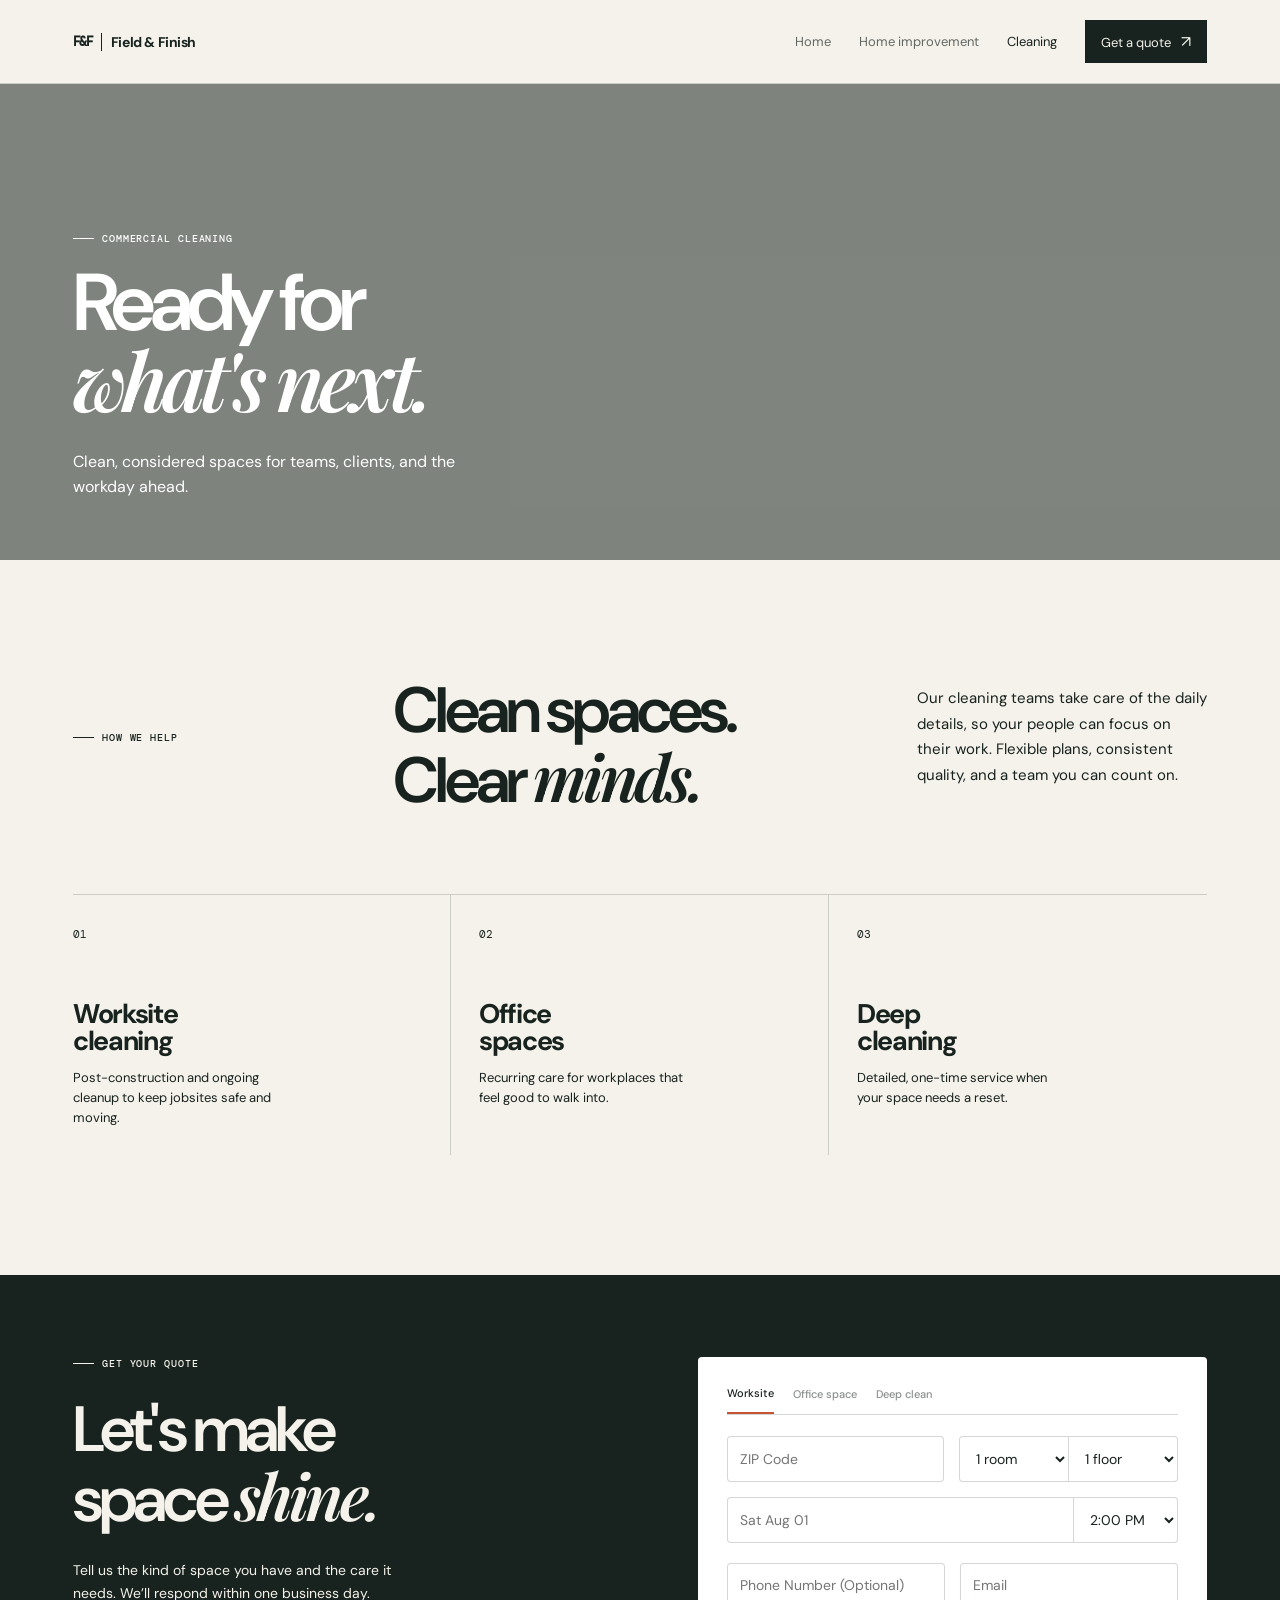
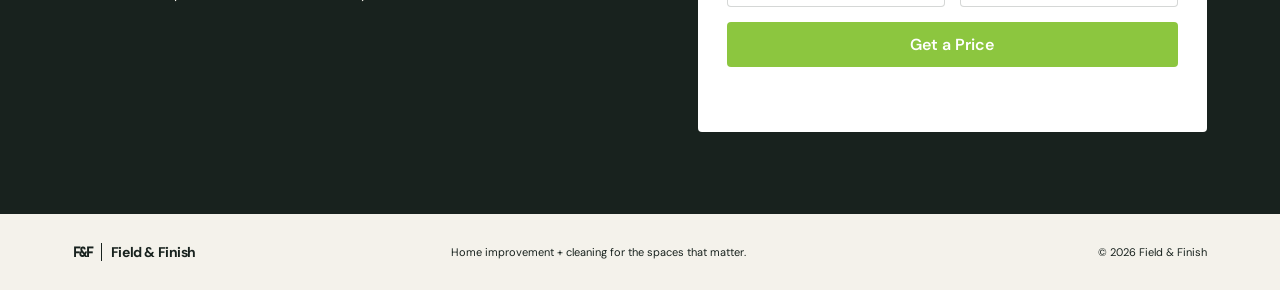
==== cleaning.html @ 68028b32 "updated cleaning form Updated with client needs in mind" ====
<!doctype html>
<html lang="en">

<head>
  <meta charset="UTF-8" />
  <meta name="viewport" content="width=device-width, initial-scale=1.0" />
  <title>Cleaning | Field &amp; Finish</title>
  <link rel="preconnect" href="https://fonts.googleapis.com" />
  <link rel="preconnect" href="https://fonts.gstatic.com" crossorigin />
  <link
    href="https://fonts.googleapis.com/css2?family=DM+Mono:wght@400;500&family=DM+Sans:opsz,wght@9..40,400;9..40,500;9..40,600;9..40,700&family=Playfair+Display:ital,wght@0,600;0,700;1,600&display=swap"
    rel="stylesheet" />
  <link rel="stylesheet" href="styles.css" />
</head>

<body class="inner-page">
  <header class="site-header"><a class="brand" href="index.html"><span>F&amp;F</span><i></i><em>Field &amp;
        Finish</em></a><button class="menu-toggle" aria-label="Open navigation" aria-expanded="false">Menu</button>
    <nav class="nav"><a href="index.html">Home</a><a href="construction.html">Home improvement</a><a class="active"
        href="cleaning.html">Cleaning</a><a href="contact.html" class="nav-cta">Get a quote <b>↗</b></a></nav>
  </header>
  <main>
    <section class="page-hero cleaning-hero">
      <div>
        <p class="eyebrow light"><span></span> Commercial cleaning</p>
        <h1>Ready for<br /><i>what's next.</i></h1>
        <p>Clean, considered spaces for teams, clients, and the workday ahead.</p>
      </div>
    </section>
    <section class="detail-intro">
      <p class="eyebrow"><span></span> How we help</p>
      <h2>Clean spaces.<br />Clear <i>minds.</i></h2>
      <p>Our cleaning teams take care of the daily details, so your people can focus on their work. Flexible plans,
        consistent quality, and a team you can count on.</p>
    </section>
    <section class="offerings">
      <article><b>01</b>
        <h3>Worksite<br />cleaning</h3>
        <p>Post-construction and ongoing cleanup to keep jobsites safe and moving.</p>
      </article>
      <article><b>02</b>
        <h3>Office<br />spaces</h3>
        <p>Recurring care for workplaces that feel good to walk into.</p>
      </article>
      <article><b>03</b>
        <h3>Deep<br />cleaning</h3>
        <p>Detailed, one-time service when your space needs a reset.</p>
      </article>
    </section>
    <section class="inquiry" id="inquire">
      <div class="inquiry-copy">
        <p class="eyebrow light"><span></span> Get your quote</p>
        <h2>Let's make<br />space <i>shine.</i></h2>
        <p>Tell us the kind of space you have and the care it needs. We’ll respond within one business day.</p>
      </div>
      <form class="quote-form enhanced-quote-form">
        <div class="service-tabs" role="tablist"><button type="button" class="selected"
            data-service="Worksite cleaning">Worksite</button><button type="button"
            data-service="Office cleaning">Office space</button><button type="button" data-service="Deep cleaning">Deep
            clean</button></div><input type="hidden" name="service" value="Worksite cleaning" />

        <div class="form-row">
          <label class="form-group">
            <input required name="zip" type="text" placeholder="ZIP Code" class="form-input" />
          </label>

          <div class="form-select-group">
            <select name="rooms" class="form-select">
              <option value="1">1 room</option>
              <option value="2">2 rooms</option>
              <option value="3">3 rooms</option>
              <option value="4+">4+ rooms</option>
            </select>
            <div class="form-divider"></div>
            <select name="floors" class="form-select">
              <option value="1">1 floor</option>
              <option value="2">2 floors</option>
              <option value="3">3 floors</option>
              <option value="4+">4+ floors</option>
            </select>
          </div>

          <div class="form-select-group">
            <input required name="date" type="text" placeholder="Sat Aug 01" class="form-input no-border" />
            <div class="form-divider"></div>
            <select name="time" class="form-select">
              <option value="8:00 AM">8:00 AM</option>
              <option value="12:00 PM">12:00 PM</option>
              <option value="2:00 PM" selected>2:00 PM</option>
              <option value="4:00 PM">4:00 PM</option>
            </select>
          </div>
        </div>

        <div class="form-row stretch">
          <label class="form-group">
            <input name="phone" type="tel" placeholder="Phone Number (Optional)" class="form-input" />
          </label>

          <label class="form-group">
            <input required name="email" type="email" placeholder="Email" class="form-input" />
          </label>

          <button class="button btn-green" type="submit">Get a Price</button>
        </div>



        <p class="form-message" aria-live="polite"></p>
      </form>
    </section>
  </main>
  <footer><a class="brand" href="index.html"><span>F&amp;F</span><i></i><em>Field &amp; Finish</em></a>
    <p>Home improvement + cleaning for the spaces that matter.</p>
    <p>© 2026 Field &amp; Finish</p>
  </footer>
  <script src="script.js"></script>
</body>

</html>
---- styles.css ----
:root {
    --ink: #18221e;
    --paper: #f4f2eb;
    --cream: #e9e1d2;
    --rust: #c85332;
    --sage: #7d8a6e;
    --line: rgba(24, 34, 30, 0.18);
}

* {
    box-sizing: border-box;
}

html {
    scroll-behavior: smooth;
}

body {
    margin: 0;
    background: var(--paper);
    color: var(--ink);
    font-family: "DM Sans", sans-serif;
}

.site-header {
    height: 84px;
    padding: 0 5.7vw;
    display: flex;
    align-items: center;
    justify-content: space-between;
    border-bottom: 1px solid var(--line);
    position: relative;
    z-index: 3;
}

.brand {
    display: flex;
    align-items: center;
    gap: 9px;
    color: var(--ink);
    text-decoration: none;
    font-weight: 700;
    font-size: 14px;
    letter-spacing: -0.03em;
}

.brand span {
    font-family: "DM Mono", monospace;
    font-size: 13px;
    letter-spacing: -0.13em;
}

.brand i {
    height: 18px;
    border-left: 1px solid var(--ink);
}

.brand em {
    font-style: normal;
}

.nav {
    display: flex;
    align-items: center;
    gap: 28px;
}

.nav a {
    font-size: 13px;
    color: var(--ink);
    text-decoration: none;
}

.nav a:not(.nav-cta) {
    opacity: 0.66;
}

.nav a.active,
.nav a:hover {
    opacity: 1;
}

.nav-cta {
    padding: 11px 16px;
    background: var(--ink);
    color: var(--paper) !important;
}

.nav b,
.button b,
.text-link b {
    font-size: 16px;
    font-weight: 400;
    margin-left: 7px;
}

.menu-toggle {
    display: none;
    background: none;
    border: 0;
    font: 500 13px "DM Sans";
    color: var(--ink);
}

.hero {
    min-height: 610px;
    display: grid;
    grid-template-columns: 52% 48%;
    position: relative;
}

.hero-copy {
    padding: 101px 5.7vw 72px;
}

.eyebrow {
    font: 500 10px "DM Mono", monospace;
    letter-spacing: 0.09em;
    text-transform: uppercase;
    margin: 0 0 27px;
    display: flex;
    align-items: center;
    gap: 8px;
}

.eyebrow span {
    width: 21px;
    border-top: 1px solid currentColor;
}

.hero h1,
.page-hero h1 {
    font-size: clamp(50px, 6.3vw, 94px);
    line-height: 0.95;
    letter-spacing: -0.07em;
    margin: 0;
    font-weight: 600;
}

.hero h1 i,
h2 i,
h3 i,
.page-hero i {
    font-family: "Playfair Display", serif;
    font-weight: 600;
}

.intro {
    font-size: 16px;
    line-height: 1.6;
    max-width: 400px;
    margin: 30px 0;
}

.hero-actions {
    display: flex;
    align-items: center;
    gap: 25px;
}

.button {
    display: inline-block;
    text-decoration: none;
    border: 0;
    font: 600 13px "DM Sans";
    cursor: pointer;
    padding: 15px 18px;
}

.button-dark {
    background: var(--ink);
    color: var(--paper);
}

.button-light {
    background: var(--paper);
    color: var(--ink);
}

.text-link {
    font-size: 13px;
    color: var(--ink);
    text-decoration: none;
    border-bottom: 1px solid var(--ink);
    padding-bottom: 4px;
}

.hero-image {
    min-height: 610px;
    position: relative;
    overflow: hidden;
}

.hero-image img {
    width: 100%;
    height: 100%;
    object-fit: cover;
    filter: saturate(0.68);
}

.image-note {
    position: absolute;
    bottom: 31px;
    left: 31px;
    background: var(--paper);
    padding: 14px 17px;
    display: flex;
    flex-direction: column;
    font-size: 12px;
}

.image-note span {
    opacity: 0.65;
    margin-top: 2px;
}

.hero-stamp {
    position: absolute;
    right: calc(48% - 27px);
    bottom: 32px;
    width: 99px;
    height: 99px;
    border-radius: 50%;
    background: var(--rust);
    color: #fff;
    display: flex;
    flex-direction: column;
    justify-content: center;
    align-items: center;
    text-transform: uppercase;
    z-index: 1;
}

.hero-stamp span {
    font: 8px "DM Mono";
    letter-spacing: 0.04em;
}

.hero-stamp b {
    font: 600 21px "DM Sans";
    letter-spacing: -0.06em;
    margin: 2px;
}

.statement {
    max-width: 830px;
    margin: 0 auto;
    padding: 131px 25px 98px;
    text-align: center;
}

.statement .eyebrow {
    justify-content: center;
}

.statement h2,
.detail-intro h2,
.contact-band h2,
.inquiry h2 {
    font-size: clamp(38px, 5vw, 66px);
    line-height: 1.02;
    letter-spacing: -0.06em;
    margin: 0;
    font-weight: 600;
}

.statement>p:last-child {
    line-height: 1.65;
    max-width: 520px;
    margin: 28px auto 0;
    font-size: 15px;
}

.service-grid {
    display: grid;
    grid-template-columns: 1fr 1fr;
    padding: 0 5.7vw 118px;
    gap: 16px;
}

.service-card {
    min-height: 460px;
    padding: 31px;
    position: relative;
    color: white;
    display: flex;
    flex-direction: column;
    justify-content: flex-end;
    overflow: hidden;
}

.construction-card {
    background: linear-gradient(0deg,
            rgba(12, 20, 16, 0.76),
            rgba(12, 20, 16, 0.06)),
        url("https://images.unsplash.com/photo-1541888946425-d81bb19240f5?auto=format&fit=crop&w=1100&q=85") center/cover;
}

.cleaning-card {
    background: linear-gradient(0deg,
            rgba(12, 20, 16, 0.72),
            rgba(12, 20, 16, 0.03)),
        url("https://images.unsplash.com/photo-1581578731548-c64695cc6952?auto=format&fit=crop&w=1100&q=85") center/cover;
}

.service-number {
    position: absolute;
    top: 28px;
    right: 30px;
    font: 11px "DM Mono";
}

.card-copy .eyebrow {
    margin-bottom: 18px;
}

.card-copy h3 {
    font-size: 48px;
    line-height: 0.96;
    letter-spacing: -0.06em;
    margin: 0;
}

.card-copy>p:not(.eyebrow) {
    max-width: 300px;
    font-size: 14px;
    line-height: 1.55;
    margin: 18px 0 23px;
}

.card-copy .text-link {
    color: #fff;
    border-color: #fff;
}

.proof {
    border-top: 1px solid var(--line);
    border-bottom: 1px solid var(--line);
    display: grid;
    grid-template-columns: repeat(3, 1fr);
    margin: 0 5.7vw 0;
}

.proof div {
    padding: 32px 0;
    display: flex;
    align-items: baseline;
    justify-content: center;
    gap: 15px;
    border-right: 1px solid var(--line);
}

.proof div:last-child {
    border: 0;
}

.proof b {
    font-size: 44px;
    letter-spacing: -0.07em;
}

.proof span {
    font-size: 11px;
    line-height: 1.3;
}

.contact-band {
    background: var(--ink);
    color: var(--paper);
    margin-top: 118px;
    padding: 92px 5.7vw;
    display: flex;
    align-items: end;
    justify-content: space-between;
}

.light {
    color: inherit;
}

.contact-band .eyebrow {
    margin-bottom: 25px;
}

.contact-band .button {
    margin-bottom: 6px;
}

footer {
    padding: 29px 5.7vw;
    display: grid;
    grid-template-columns: 1fr 1fr 1fr;
    align-items: center;
    font-size: 11px;
}

footer p {
    margin: 0;
}

footer p:last-child {
    text-align: right;
}

.page-hero {
    min-height: 476px;
    color: #fff;
    display: flex;
    align-items: flex-end;
    padding: 60px 5.7vw;
    position: relative;
    background-size: cover;
    background-position: center;
}

.page-hero:before {
    content: "";
    position: absolute;
    inset: 0;
    background: rgba(10, 23, 18, 0.5);
}

.page-hero>div {
    position: relative;
    max-width: 560px;
}

.page-hero .eyebrow {
    margin-bottom: 20px;
}

.page-hero p:last-child {
    font-size: 16px;
    line-height: 1.6;
    max-width: 430px;
    margin: 25px 0 0;
}

.construction-hero {
    background-image: url("https://images.unsplash.com/photo-1504307651254-35680f356dfd?auto=format&fit=crop&w=1800&q=85");
}

.cleaning-hero {
    background-image: url("https://images.unsplash.com/photo-1527515637462-cff94eecc1ac?auto=format&fit=crop&w=1800&q=85");
}

.detail-intro {
    padding: 118px 5.7vw 80px;
    display: grid;
    grid-template-columns: 1fr 1.7fr 1fr;
    gap: 30px;
}

.detail-intro .eyebrow {
    margin-top: 11px;
}

.detail-intro p:last-child {
    font-size: 15px;
    line-height: 1.7;
    margin: 8px 0 0;
}

.offerings {
    display: grid;
    grid-template-columns: repeat(3, 1fr);
    margin: 0 5.7vw 120px;
    border-top: 1px solid var(--line);
}

.offerings article {
    min-height: 250px;
    border-right: 1px solid var(--line);
    padding: 27px 28px;
}

.offerings article:first-child {
    padding-left: 0;
}

.offerings article:last-child {
    border: 0;
}

.offerings b {
    font: 11px "DM Mono";
}

.offerings h3 {
    font-size: 27px;
    line-height: 1.02;
    letter-spacing: -0.05em;
    margin: 57px 0 13px;
}

.offerings p {
    font-size: 13px;
    line-height: 1.55;
    margin: 0;
    max-width: 210px;
}

.inquiry {
    display: grid;
    grid-template-columns: 1fr 1fr;
    background: var(--ink);
    color: var(--paper);
    padding: 82px 5.7vw;
    gap: 9vw;
}

.inquiry-copy p:last-child {
    line-height: 1.65;
    font-size: 14px;
    max-width: 340px;
    margin-top: 26px;
}

.quote-form {
    background: var(--paper);
    color: var(--ink);
    padding: 29px;
}

.service-tabs {
    display: flex;
    border-bottom: 1px solid var(--line);
    margin-bottom: 21px;
}

.service-tabs button {
    background: none;
    border: 0;
    color: var(--ink);
    font: 500 11px "DM Sans";
    padding: 0 0 12px;
    margin-right: 19px;
    cursor: pointer;
    opacity: 0.5;
}

.service-tabs .selected {
    opacity: 1;
    border-bottom: 2px solid var(--rust);
}

label {
    font-size: 11px;
    font-weight: 600;
    display: block;
    margin: 16px 0;
}

input,
textarea {
    font: 14px "DM Sans";
    color: var(--ink);
    width: 100%;
    display: block;
    border: 0;
    border-bottom: 1px solid var(--line);
    background: transparent;
    padding: 8px 0;
    outline: 0;
}

textarea {
    height: 58px;
    resize: vertical;
}

.button-accent {
    background: var(--rust);
    color: #fff;
    margin-top: 10px;
}

.form-message {
    font-size: 12px;
    min-height: 16px;
    margin: 10px 0 0;
}

.inner-page footer {
    background: var(--paper);
}

@media (max-width: 720px) {
    .site-header {
        height: 70px;
        padding: 0 24px;
    }

    .menu-toggle {
        display: block;
    }

    .nav {
        display: none;
        position: absolute;
        top: 69px;
        left: 0;
        right: 0;
        background: var(--paper);
        padding: 20px 24px 25px;
        border-bottom: 1px solid var(--line);
        flex-direction: column;
        align-items: flex-start;
        gap: 20px;
    }

    .nav.open {
        display: flex;
    }

    .hero {
        display: block;
    }

    .hero-copy {
        padding: 72px 24px 54px;
    }

    .hero-image {
        min-height: 390px;
    }

    .hero-stamp {
        right: 20px;
        bottom: 350px;
    }

    .statement {
        padding: 83px 24px 62px;
    }

    .service-grid {
        grid-template-columns: 1fr;
        padding: 0 24px 75px;
    }

    .service-card {
        min-height: 400px;
    }

    .proof {
        margin: 0 24px;
        grid-template-columns: 1fr;
    }

    .proof div {
        padding: 22px 0;
        justify-content: flex-start;
        border-right: 0;
        border-bottom: 1px solid var(--line);
    }

    .proof div:last-child {
        border-bottom: 0;
    }

    .contact-band {
        margin-top: 74px;
        padding: 66px 24px;
        display: block;
    }

    .contact-band .button {
        margin-top: 30px;
    }

    footer {
        padding: 27px 24px;
        grid-template-columns: 1fr;
        gap: 13px;
    }

    footer p:last-child {
        text-align: left;
    }

    .page-hero {
        min-height: 410px;
        padding: 50px 24px;
    }

    .detail-intro {
        padding: 78px 24px 44px;
        display: block;
    }

    .detail-intro .eyebrow {
        margin: 0 0 23px;
    }

    .detail-intro p:last-child {
        margin-top: 25px;
    }

    .offerings {
        grid-template-columns: 1fr;
        margin: 0 24px 77px;
    }

    .offerings article,
    .offerings article:first-child {
        min-height: 0;
        padding: 25px 0;
        border-right: 0;
        border-bottom: 1px solid var(--line);
    }

    .offerings article:last-child {
        border-bottom: 0;
    }

    .offerings h3 {
        margin: 28px 0 10px;
    }

    .inquiry {
        grid-template-columns: 1fr;
        padding: 64px 24px;
        gap: 35px;
    }

    .inquiry h2 {
        font-size: 44px;
    }
}

.construction-card {
    background-image: linear-gradient(0deg,
            rgba(12, 20, 16, 0.76),
            rgba(12, 20, 16, 0.06)),
        url("https://images.unsplash.com/photo-1600607687920-4e2a09cf159d?auto=format&fit=crop&w=1100&q=85");
}

.construction-hero {
    background-image: url("https://images.unsplash.com/photo-1600585154526-990dced4db0d?auto=format&fit=crop&w=1800&q=85");
}

.contact-header {
    padding: 105px 5.7vw 78px;
    max-width: 820px;
}

.contact-header h1 {
    font-size: clamp(50px, 6.3vw, 88px);
    line-height: 0.95;
    letter-spacing: -0.07em;
    margin: 0;
    font-weight: 600;
}

.contact-header h1 i {
    font-family: "Playfair Display", serif;
}

.contact-header>p:last-child {
    max-width: 500px;
    font-size: 16px;
    line-height: 1.65;
    margin: 28px 0 0;
}

.contact-quote {
    padding: 0 5.7vw 112px;
}

.quote-type-tabs {
    display: flex;
    border-bottom: 1px solid var(--line);
    gap: 32px;
}

.quote-type-tabs button {
    padding: 0 0 15px;
    border: 0;
    background: none;
    color: var(--ink);
    font: 600 14px "DM Sans";
    cursor: pointer;
    opacity: 0.45;
}

.quote-type-tabs button.selected {
    opacity: 1;
    border-bottom: 2px solid var(--rust);
}

.quote-panel {
    display: none;
    grid-template-columns: 1fr 1fr;
    background: var(--ink);
    color: var(--paper);
    padding: 64px;
    gap: 9vw;
}

.quote-panel.selected {
    display: grid;
}

.quote-panel-copy .eyebrow {
    margin-bottom: 24px;
}

.quote-panel-copy p:last-child {
    font-size: 14px;
    line-height: 1.65;
    max-width: 300px;
    margin-top: 25px;
}

@media (max-width: 720px) {
    .contact-header {
        padding: 74px 24px 55px;
    }

    .contact-quote {
        padding: 0 24px 72px;
    }

    .quote-type-tabs {
        gap: 18px;
    }

    .quote-type-tabs button {
        font-size: 12px;
    }

    .quote-panel {
        grid-template-columns: 1fr;
        padding: 35px 24px;
        gap: 30px;
    }
}

/* =========================================
   Enhanced Contact Form Styles
   ========================================= */

.enhanced-quote-form {
    background: #ffffff;
    padding: 29px;
    border-radius: 4px;
}

.form-row {
    display: flex;
    flex-wrap: wrap;
    gap: 15px;
    margin-bottom: 20px;
}

.form-row.stretch {
    align-items: stretch;
}

.form-group {
    flex: 1;
    min-width: 150px;
    margin: 0;
}

.form-input {
    width: 100%;
    border: 1px solid var(--line);
    padding: 12px;
    border-radius: 4px;
    font-family: inherit;
    font-size: 14px;
    color: var(--ink);
    background: #fff;
    outline: none;
    box-sizing: border-box;
    height: 100%;
}

.form-input.no-border {
    border: none;
    border-radius: 0;
    background: transparent;
}

.form-select-group {
    flex: 1;
    min-width: 200px;
    display: flex;
    border: 1px solid var(--line);
    border-radius: 4px;
    overflow: hidden;
    background: #fff;
}

.form-select {
    flex: 1;
    border: none;
    background: transparent;
    padding: 12px;
    outline: none;
    font-family: inherit;
    font-size: 14px;
    color: var(--ink);
    cursor: pointer;
}

.form-divider {
    width: 1px;
    background: var(--line);
}

.btn-green {
    flex: 1;
    min-width: 180px;
    background-color: #8cc63f;
    color: white;
    font-size: 16px;
    border-radius: 4px;
    padding: 12px;
    margin: 0;
    border: none;
    cursor: pointer;
    transition: background-color 0.2s ease;
}

.btn-green:hover {
    background-color: #7bb535;
}

.form-recommendation {
    text-align: center;
    font-size: 12px;
    margin-top: 25px;
    opacity: 0.6;
}

.form-recommendation a {
    color: var(--ink);
    text-decoration: underline;
    font-weight: 500;
}
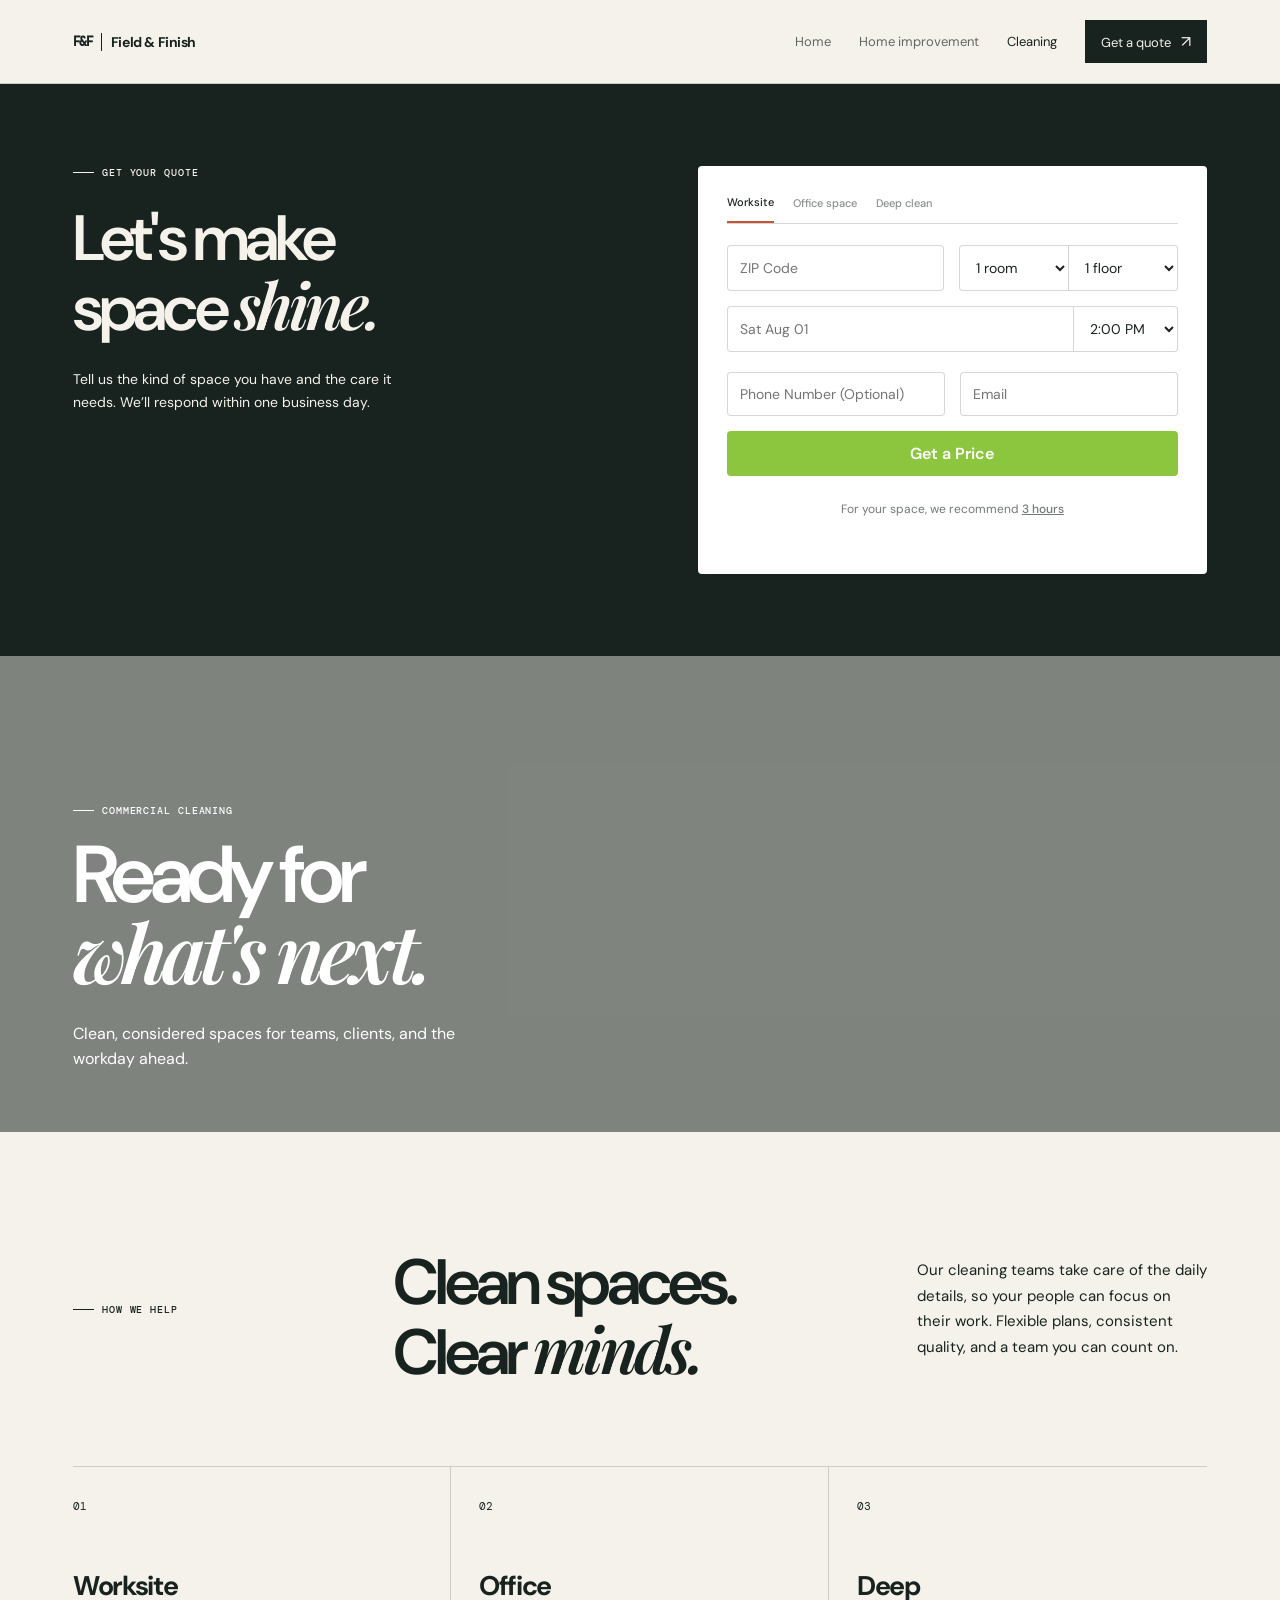
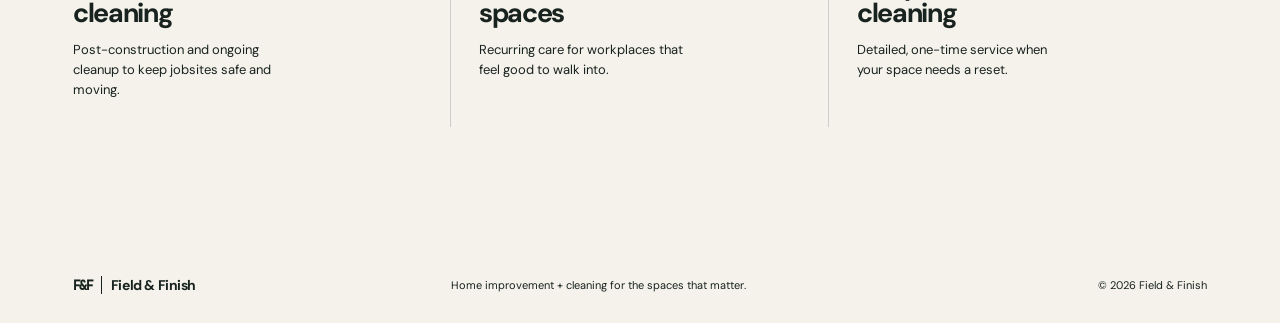
==== commit 809c3bc3: "style updates moved the quote inquiry form to the top on the cleaning page" ====
--- a/cleaning.html
+++ b/cleaning.html
@@ -20,33 +20,6 @@
         href="cleaning.html">Cleaning</a><a href="contact.html" class="nav-cta">Get a quote <b>↗</b></a></nav>
   </header>
   <main>
-    <section class="page-hero cleaning-hero">
-      <div>
-        <p class="eyebrow light"><span></span> Commercial cleaning</p>
-        <h1>Ready for<br /><i>what's next.</i></h1>
-        <p>Clean, considered spaces for teams, clients, and the workday ahead.</p>
-      </div>
-    </section>
-    <section class="detail-intro">
-      <p class="eyebrow"><span></span> How we help</p>
-      <h2>Clean spaces.<br />Clear <i>minds.</i></h2>
-      <p>Our cleaning teams take care of the daily details, so your people can focus on their work. Flexible plans,
-        consistent quality, and a team you can count on.</p>
-    </section>
-    <section class="offerings">
-      <article><b>01</b>
-        <h3>Worksite<br />cleaning</h3>
-        <p>Post-construction and ongoing cleanup to keep jobsites safe and moving.</p>
-      </article>
-      <article><b>02</b>
-        <h3>Office<br />spaces</h3>
-        <p>Recurring care for workplaces that feel good to walk into.</p>
-      </article>
-      <article><b>03</b>
-        <h3>Deep<br />cleaning</h3>
-        <p>Detailed, one-time service when your space needs a reset.</p>
-      </article>
-    </section>
     <section class="inquiry" id="inquire">
       <div class="inquiry-copy">
         <p class="eyebrow light"><span></span> Get your quote</p>
@@ -104,10 +77,39 @@
           <button class="button btn-green" type="submit">Get a Price</button>
         </div>
 
-
+        <p class="form-recommendation">
+          For your space, we recommend <a href="#">3 hours</a>
+        </p>
 
         <p class="form-message" aria-live="polite"></p>
       </form>
+    </section>
+    <section class="page-hero cleaning-hero">
+      <div>
+        <p class="eyebrow light"><span></span> Commercial cleaning</p>
+        <h1>Ready for<br /><i>what's next.</i></h1>
+        <p>Clean, considered spaces for teams, clients, and the workday ahead.</p>
+      </div>
+    </section>
+    <section class="detail-intro">
+      <p class="eyebrow"><span></span> How we help</p>
+      <h2>Clean spaces.<br />Clear <i>minds.</i></h2>
+      <p>Our cleaning teams take care of the daily details, so your people can focus on their work. Flexible plans,
+        consistent quality, and a team you can count on.</p>
+    </section>
+    <section class="offerings">
+      <article><b>01</b>
+        <h3>Worksite<br />cleaning</h3>
+        <p>Post-construction and ongoing cleanup to keep jobsites safe and moving.</p>
+      </article>
+      <article><b>02</b>
+        <h3>Office<br />spaces</h3>
+        <p>Recurring care for workplaces that feel good to walk into.</p>
+      </article>
+      <article><b>03</b>
+        <h3>Deep<br />cleaning</h3>
+        <p>Detailed, one-time service when your space needs a reset.</p>
+      </article>
     </section>
   </main>
   <footer><a class="brand" href="index.html"><span>F&amp;F</span><i></i><em>Field &amp; Finish</em></a>
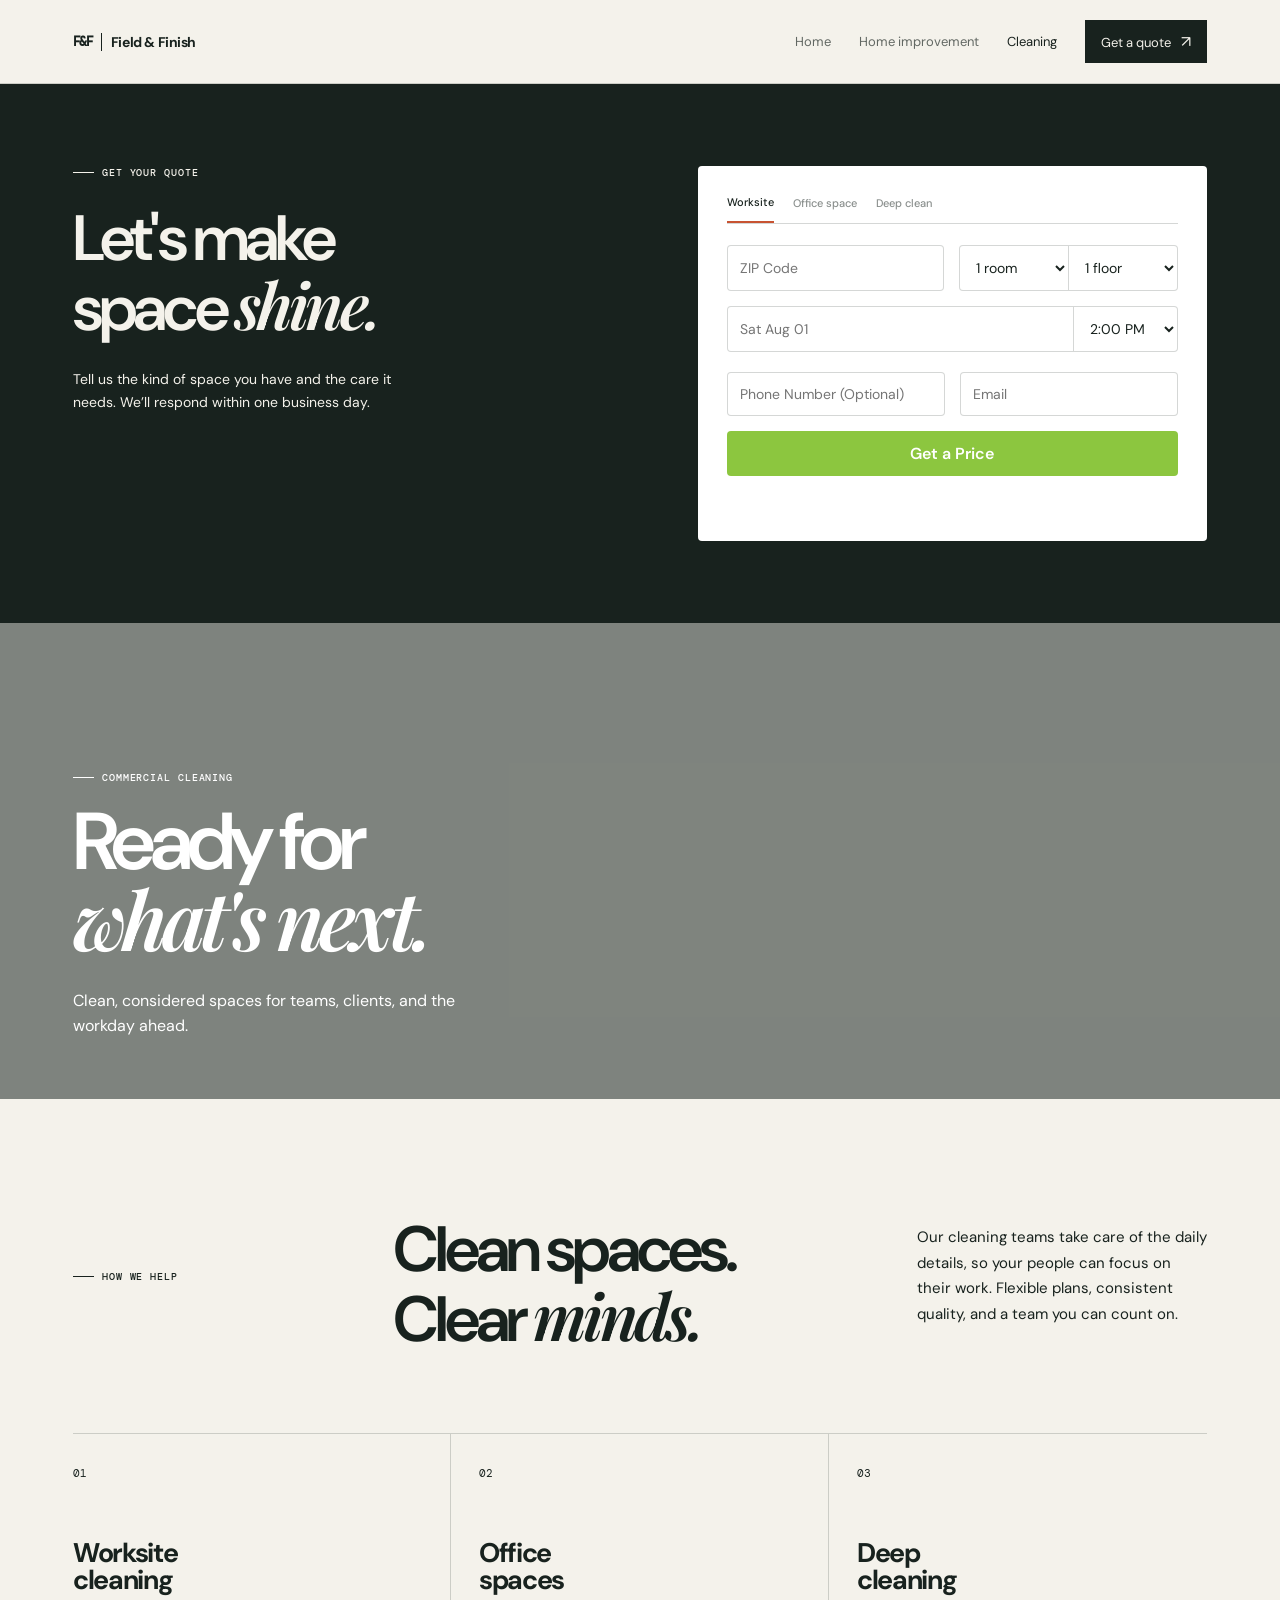
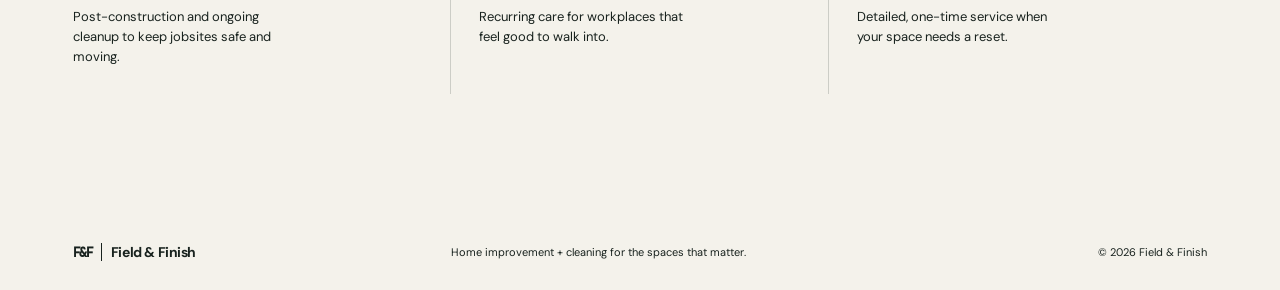
==== commit 185f760a: "updated construction added  gallery" ====
--- a/cleaning.html
+++ b/cleaning.html
@@ -77,9 +77,7 @@
           <button class="button btn-green" type="submit">Get a Price</button>
         </div>
 
-        <p class="form-recommendation">
-          For your space, we recommend <a href="#">3 hours</a>
-        </p>
+
 
         <p class="form-message" aria-live="polite"></p>
       </form>
--- a/styles.css
+++ b/styles.css
@@ -498,6 +498,176 @@
     line-height: 1.55;
     margin: 0;
     max-width: 210px;
+}
+
+.gallery {
+    padding: 0 0 120px;
+}
+
+.gallery-intro {
+    max-width: 560px;
+    margin: 0 5.7vw 46px;
+}
+
+.gallery-intro .eyebrow {
+    margin-bottom: 20px;
+}
+
+.gallery-viewport {
+    position: relative;
+    margin: 0 5.7vw;
+}
+
+.gallery-grid {
+    display: grid;
+    grid-auto-flow: column;
+    grid-auto-columns: calc((100% - 2 * 14px) / 3.18);
+    gap: 14px;
+    overflow-x: auto;
+    scroll-snap-type: x mandatory;
+    scroll-behavior: smooth;
+    -webkit-overflow-scrolling: touch;
+    scrollbar-width: none;
+}
+
+.gallery-grid::-webkit-scrollbar {
+    display: none;
+}
+
+.gallery-item {
+    position: relative;
+    aspect-ratio: 4 / 5;
+    padding: 0;
+    margin: 0;
+    border: 0;
+    overflow: hidden;
+    cursor: pointer;
+    background: var(--cream);
+    scroll-snap-align: start;
+    -webkit-appearance: none;
+    appearance: none;
+}
+
+.gallery-item img {
+    width: 100%;
+    height: 100%;
+    display: block;
+    object-fit: cover;
+    filter: saturate(0.85);
+    transition: transform 0.5s ease, filter 0.5s ease;
+}
+
+.gallery-item:hover img,
+.gallery-item:focus-visible img {
+    transform: scale(1.05);
+    filter: saturate(1);
+}
+
+.gallery-item:after {
+    content: attr(data-caption);
+    position: absolute;
+    left: 0;
+    right: 0;
+    bottom: 0;
+    padding: 12px 14px;
+    font: 500 11px "DM Sans";
+    letter-spacing: -0.01em;
+    color: #fff;
+    text-align: left;
+    background: linear-gradient(0deg, rgba(12, 20, 16, 0.75), rgba(12, 20, 16, 0));
+    opacity: 0;
+    transform: translateY(6px);
+    transition: opacity 0.3s ease, transform 0.3s ease;
+}
+
+.gallery-item:hover:after,
+.gallery-item:focus-visible:after {
+    opacity: 1;
+    transform: translateY(0);
+}
+
+.gallery-arrow {
+    position: absolute;
+    top: 50%;
+    transform: translateY(-50%);
+    width: 44px;
+    height: 44px;
+    border-radius: 50%;
+    border: 0;
+    background: var(--ink);
+    color: var(--paper);
+    font-size: 20px;
+    line-height: 1;
+    display: flex;
+    align-items: center;
+    justify-content: center;
+    cursor: pointer;
+    box-shadow: 0 8px 20px rgba(12, 20, 16, 0.28);
+    transition: opacity 0.2s ease, visibility 0.2s ease;
+    z-index: 2;
+}
+
+.gallery-arrow.prev {
+    left: -22px;
+}
+
+.gallery-arrow.next {
+    right: -22px;
+}
+
+.gallery-arrow[disabled] {
+    opacity: 0;
+    visibility: hidden;
+    pointer-events: none;
+}
+
+.lightbox {
+    position: fixed;
+    inset: 0;
+    background: rgba(12, 20, 16, 0.92);
+    display: flex;
+    align-items: center;
+    justify-content: center;
+    padding: 60px 5.7vw;
+    z-index: 10;
+}
+
+.lightbox[hidden] {
+    display: none;
+}
+
+.lightbox figure {
+    margin: 0;
+    max-width: 900px;
+}
+
+.lightbox img {
+    max-width: 100%;
+    max-height: 74vh;
+    display: block;
+    margin: 0 auto;
+}
+
+.lightbox figcaption {
+    color: var(--paper);
+    font: 500 11px "DM Mono", monospace;
+    letter-spacing: 0.03em;
+    text-transform: uppercase;
+    text-align: center;
+    margin-top: 18px;
+}
+
+.lightbox-close {
+    position: absolute;
+    top: 26px;
+    right: 5.7vw;
+    background: none;
+    border: 0;
+    color: var(--paper);
+    font-size: 20px;
+    line-height: 1;
+    cursor: pointer;
+    padding: 8px;
 }
 
 .inquiry {
@@ -727,6 +897,46 @@
     .inquiry h2 {
         font-size: 44px;
     }
+
+    .gallery {
+        padding: 0 0 75px;
+    }
+
+    .gallery-intro {
+        margin: 0 24px 32px;
+    }
+
+    .gallery-viewport {
+        margin: 0 24px;
+    }
+
+    .gallery-grid {
+        grid-auto-columns: calc((100% - 10px) / 1.18);
+        gap: 10px;
+    }
+
+    .gallery-arrow {
+        width: 36px;
+        height: 36px;
+        font-size: 16px;
+    }
+
+    .gallery-arrow.prev {
+        left: 6px;
+    }
+
+    .gallery-arrow.next {
+        right: 6px;
+    }
+
+    .lightbox {
+        padding: 50px 24px;
+    }
+
+    .lightbox-close {
+        right: 24px;
+        top: 18px;
+    }
 }
 
 .construction-card {
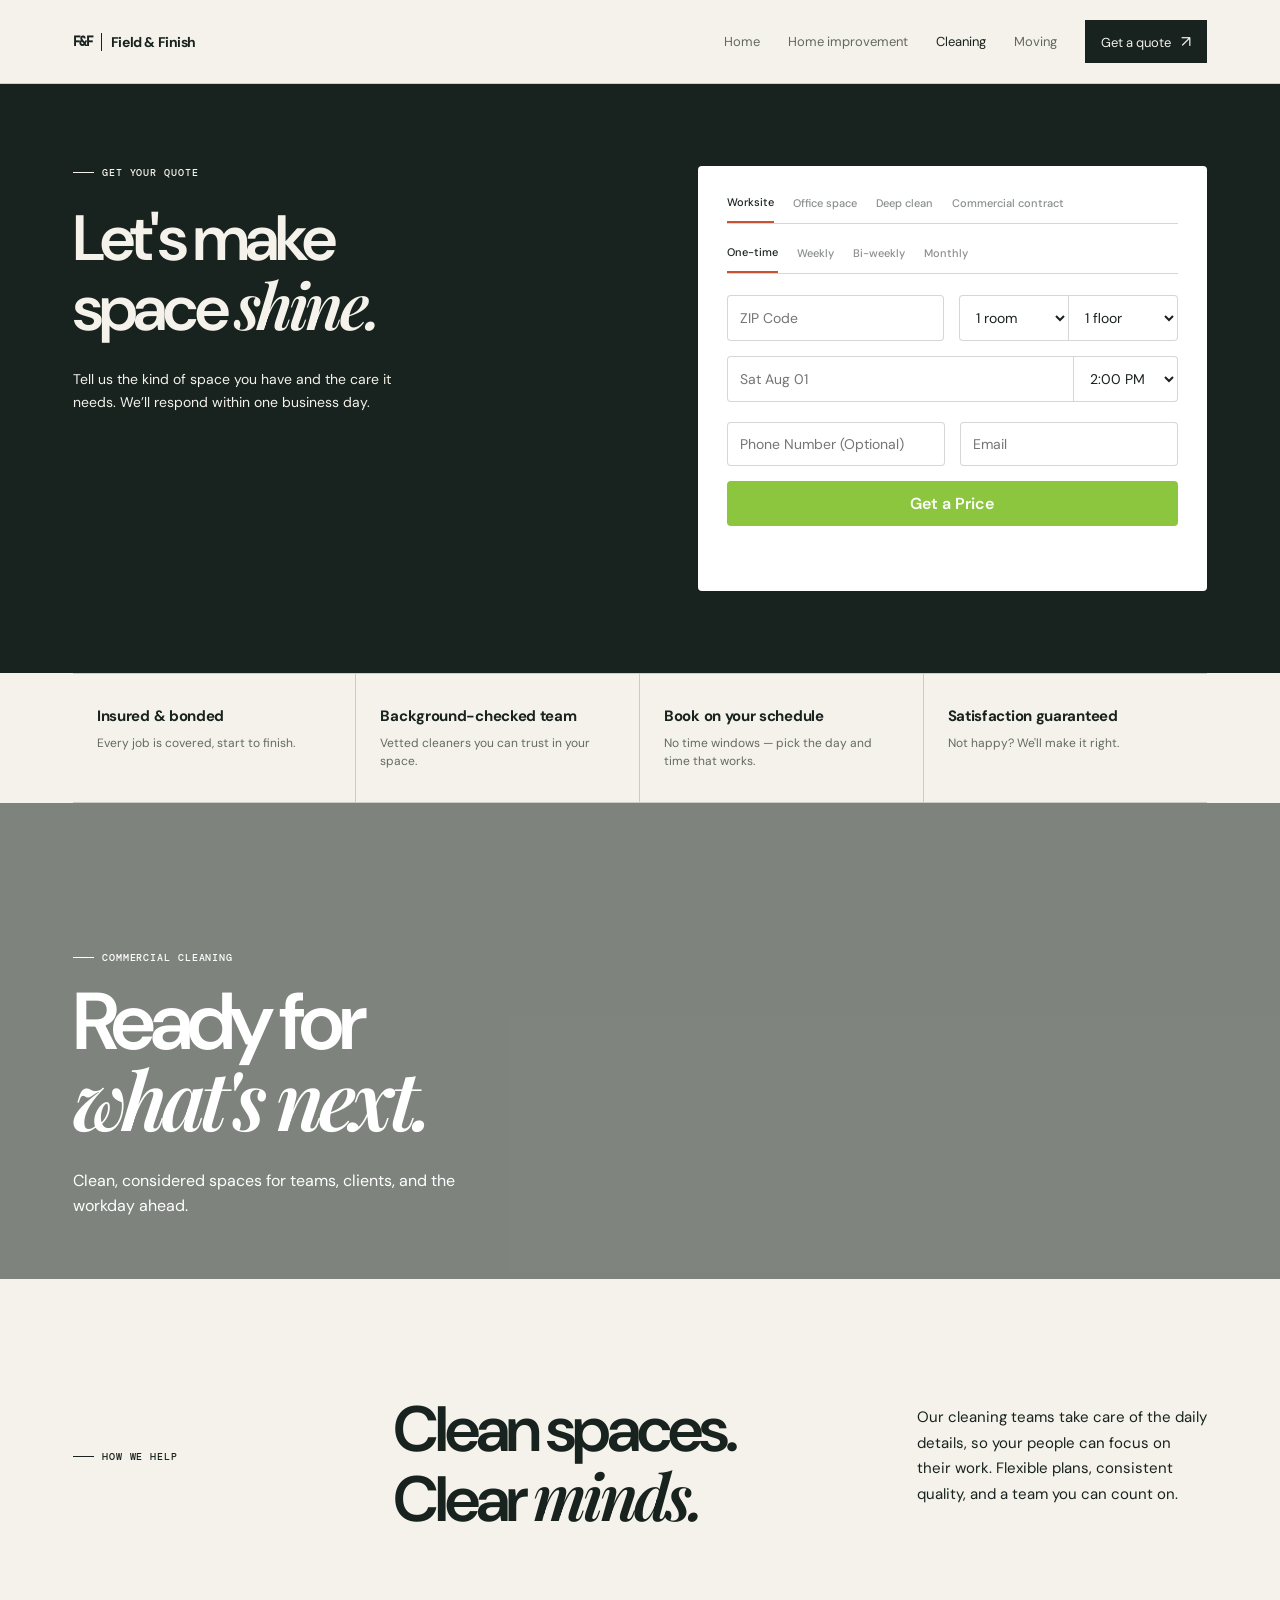
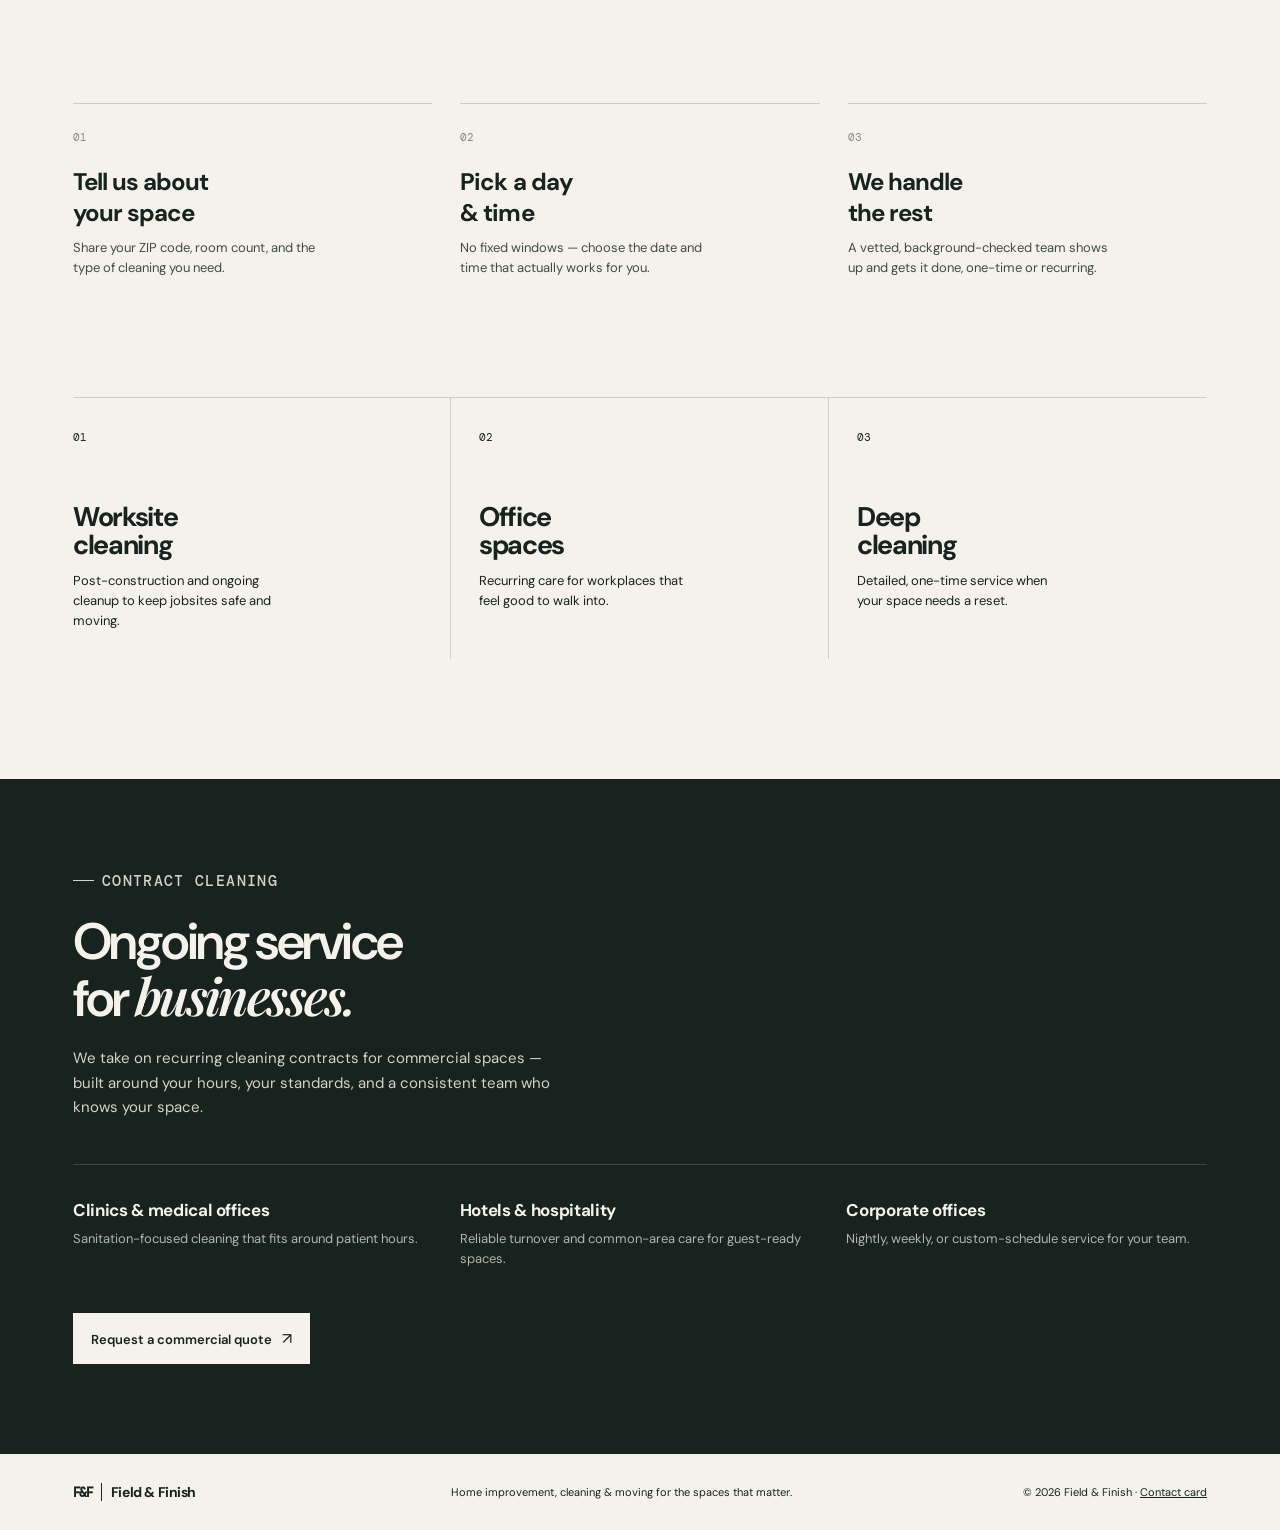
==== commit 0d9cf643: "new pages and content updated the scope of the cleaning and construction jobs and added a moving pag" ====
--- a/cleaning.html
+++ b/cleaning.html
@@ -17,7 +17,8 @@
   <header class="site-header"><a class="brand" href="index.html"><span>F&amp;F</span><i></i><em>Field &amp;
         Finish</em></a><button class="menu-toggle" aria-label="Open navigation" aria-expanded="false">Menu</button>
     <nav class="nav"><a href="index.html">Home</a><a href="construction.html">Home improvement</a><a class="active"
-        href="cleaning.html">Cleaning</a><a href="contact.html" class="nav-cta">Get a quote <b>↗</b></a></nav>
+        href="cleaning.html">Cleaning</a><a href="moving.html">Moving</a><a href="contact.html" class="nav-cta">Get a
+        quote <b>↗</b></a></nav>
   </header>
   <main>
     <section class="inquiry" id="inquire">
@@ -27,10 +28,17 @@
         <p>Tell us the kind of space you have and the care it needs. We’ll respond within one business day.</p>
       </div>
       <form class="quote-form enhanced-quote-form">
-        <div class="service-tabs" role="tablist"><button type="button" class="selected"
+        <div class="service-tabs" role="tablist" data-field="service"><button type="button" class="selected"
             data-service="Worksite cleaning">Worksite</button><button type="button"
             data-service="Office cleaning">Office space</button><button type="button" data-service="Deep cleaning">Deep
-            clean</button></div><input type="hidden" name="service" value="Worksite cleaning" />
+            clean</button><button type="button" data-service="Commercial contract">Commercial contract</button></div>
+        <input type="hidden" name="service" value="Worksite cleaning" />
+
+        <div class="service-tabs" role="tablist" data-field="frequency"><button type="button" class="selected"
+            data-service="One-time">One-time</button><button type="button" data-service="Weekly">Weekly</button><button
+            type="button" data-service="Bi-weekly">Bi-weekly</button><button type="button"
+            data-service="Monthly">Monthly</button></div>
+        <input type="hidden" name="frequency" value="One-time" />
 
         <div class="form-row">
           <label class="form-group">
@@ -82,6 +90,12 @@
         <p class="form-message" aria-live="polite"></p>
       </form>
     </section>
+    <section class="trust-badges">
+      <div><b>Insured &amp; bonded</b><span>Every job is covered, start to finish.</span></div>
+      <div><b>Background-checked team</b><span>Vetted cleaners you can trust in your space.</span></div>
+      <div><b>Book on your schedule</b><span>No time windows — pick the day and time that works.</span></div>
+      <div><b>Satisfaction guaranteed</b><span>Not happy? We'll make it right.</span></div>
+    </section>
     <section class="page-hero cleaning-hero">
       <div>
         <p class="eyebrow light"><span></span> Commercial cleaning</p>
@@ -94,6 +108,20 @@
       <h2>Clean spaces.<br />Clear <i>minds.</i></h2>
       <p>Our cleaning teams take care of the daily details, so your people can focus on their work. Flexible plans,
         consistent quality, and a team you can count on.</p>
+    </section>
+    <section class="steps">
+      <article><b>01</b>
+        <h3>Tell us about<br />your space</h3>
+        <p>Share your ZIP code, room count, and the type of cleaning you need.</p>
+      </article>
+      <article><b>02</b>
+        <h3>Pick a day<br />&amp; time</h3>
+        <p>No fixed windows — choose the date and time that actually works for you.</p>
+      </article>
+      <article><b>03</b>
+        <h3>We handle<br />the rest</h3>
+        <p>A vetted, background-checked team shows up and gets it done, one-time or recurring.</p>
+      </article>
     </section>
     <section class="offerings">
       <article><b>01</b>
@@ -109,10 +137,24 @@
         <p>Detailed, one-time service when your space needs a reset.</p>
       </article>
     </section>
+    <section class="commercial">
+      <p class="eyebrow light"><span></span> Contract cleaning</p>
+      <h2>Ongoing service<br />for <i>businesses.</i></h2>
+      <p>We take on recurring cleaning contracts for commercial spaces — built around your hours, your standards, and
+        a consistent team who knows your space.</p>
+      <div class="commercial-list">
+        <div><b>Clinics &amp; medical offices</b><span>Sanitation-focused cleaning that fits around patient
+            hours.</span></div>
+        <div><b>Hotels &amp; hospitality</b><span>Reliable turnover and common-area care for guest-ready
+            spaces.</span></div>
+        <div><b>Corporate offices</b><span>Nightly, weekly, or custom-schedule service for your team.</span></div>
+      </div>
+      <a class="button button-light" href="contact.html#inquire">Request a commercial quote <b>↗</b></a>
+    </section>
   </main>
   <footer><a class="brand" href="index.html"><span>F&amp;F</span><i></i><em>Field &amp; Finish</em></a>
-    <p>Home improvement + cleaning for the spaces that matter.</p>
-    <p>© 2026 Field &amp; Finish</p>
+    <p>Home improvement, cleaning &amp; moving for the spaces that matter.</p>
+    <p>© 2026 Field &amp; Finish · <a href="card.html" style="color:inherit">Contact card</a></p>
   </footer>
   <script src="script.js"></script>
 </body>
--- a/styles.css
+++ b/styles.css
@@ -1150,4 +1150,341 @@
     color: var(--ink);
     text-decoration: underline;
     font-weight: 500;
+}
+
+/* =========================================
+   Service Highlights, Cross-sell, Trust, Steps, Commercial
+   ========================================= */
+
+.highlight-strip {
+    display: grid;
+    grid-template-columns: repeat(4, 1fr);
+    border-top: 1px solid var(--line);
+    border-bottom: 1px solid var(--line);
+    margin: 0 5.7vw 118px;
+}
+
+.highlight-strip div {
+    padding: 30px 24px;
+    border-right: 1px solid var(--line);
+}
+
+.highlight-strip div:last-child {
+    border-right: 0;
+}
+
+.highlight-strip b {
+    display: block;
+    font: 11px "DM Mono";
+    opacity: 0.55;
+    margin-bottom: 10px;
+}
+
+.highlight-strip span {
+    display: block;
+    font-size: 18px;
+    letter-spacing: -0.03em;
+    line-height: 1.25;
+}
+
+.cross-sell {
+    background: var(--cream);
+    margin: 0 5.7vw 118px;
+    padding: 56px 5.7vw;
+    display: flex;
+    align-items: center;
+    justify-content: space-between;
+    gap: 30px;
+}
+
+.cross-sell .eyebrow {
+    margin-bottom: 16px;
+}
+
+.cross-sell h2 {
+    font-size: clamp(28px, 3.4vw, 42px);
+    line-height: 1.08;
+    letter-spacing: -0.05em;
+    margin: 0 0 12px;
+    font-weight: 600;
+    max-width: 460px;
+}
+
+.cross-sell p {
+    font-size: 14px;
+    line-height: 1.6;
+    max-width: 420px;
+    margin: 0;
+    opacity: 0.85;
+}
+
+.cross-sell .button {
+    flex-shrink: 0;
+}
+
+.trust-badges {
+    border-top: 1px solid var(--line);
+    border-bottom: 1px solid var(--line);
+    display: grid;
+    grid-template-columns: repeat(4, 1fr);
+    margin: 0 5.7vw;
+}
+
+.trust-badges div {
+    padding: 32px 24px;
+    border-right: 1px solid var(--line);
+}
+
+.trust-badges div:last-child {
+    border-right: 0;
+}
+
+.trust-badges b {
+    display: block;
+    font-size: 15px;
+    letter-spacing: -0.02em;
+    margin-bottom: 8px;
+}
+
+.trust-badges span {
+    display: block;
+    font-size: 12px;
+    line-height: 1.5;
+    opacity: 0.65;
+}
+
+.steps {
+    padding: 90px 5.7vw 118px;
+    display: grid;
+    grid-template-columns: repeat(3, 1fr);
+    gap: 28px;
+}
+
+.steps article {
+    padding-top: 26px;
+    border-top: 1px solid var(--line);
+}
+
+.steps b {
+    display: block;
+    font: 11px "DM Mono";
+    opacity: 0.5;
+    margin-bottom: 22px;
+}
+
+.steps h3 {
+    font-size: 24px;
+    letter-spacing: -0.04em;
+    margin: 0 0 10px;
+}
+
+.steps p {
+    font-size: 13px;
+    line-height: 1.6;
+    margin: 0;
+    max-width: 260px;
+    opacity: 0.8;
+}
+
+.commercial {
+    background: var(--ink);
+    color: var(--paper);
+    padding: 90px 5.7vw;
+}
+
+.commercial .eyebrow {
+    margin-bottom: 22px;
+}
+
+.commercial h2 {
+    font-size: clamp(32px, 4vw, 52px);
+    letter-spacing: -0.05em;
+    line-height: 1.05;
+    margin: 0 0 20px;
+    max-width: 600px;
+    font-weight: 600;
+}
+
+.commercial>p {
+    font-size: 15px;
+    line-height: 1.65;
+    max-width: 480px;
+    opacity: 0.85;
+    margin: 0 0 44px;
+}
+
+.commercial-list {
+    display: grid;
+    grid-template-columns: repeat(3, 1fr);
+    gap: 26px;
+    border-top: 1px solid rgba(244, 242, 235, 0.18);
+    padding-top: 34px;
+}
+
+.commercial-list div b {
+    display: block;
+    font-size: 17px;
+    letter-spacing: -0.02em;
+    margin-bottom: 8px;
+}
+
+.commercial-list div span {
+    display: block;
+    font-size: 13px;
+    line-height: 1.55;
+    opacity: 0.7;
+}
+
+.commercial .button {
+    margin-top: 44px;
+}
+
+.field-label {
+    font-size: 11px;
+    font-weight: 600;
+    margin: 18px 0 8px;
+}
+
+.moving-hero {
+    background-image: linear-gradient(135deg, var(--ink), #2b3d31 55%, var(--rust));
+}
+
+/* =========================================
+   Contact / QR card page
+   ========================================= */
+
+.card-page {
+    min-height: 100vh;
+    background: var(--ink);
+    color: var(--paper);
+    display: flex;
+    align-items: center;
+    justify-content: center;
+    padding: 48px 24px;
+    font-family: "DM Sans", sans-serif;
+}
+
+.card-wrap {
+    max-width: 380px;
+    width: 100%;
+    text-align: center;
+}
+
+.card-wrap .brand {
+    justify-content: center;
+    color: var(--paper);
+    margin-bottom: 40px;
+}
+
+.card-wrap h1 {
+    font-size: 34px;
+    letter-spacing: -0.04em;
+    margin: 0 0 10px;
+    font-weight: 600;
+}
+
+.card-wrap .tag {
+    font-size: 13px;
+    opacity: 0.65;
+    margin: 0 0 40px;
+}
+
+.card-actions {
+    display: flex;
+    flex-direction: column;
+    gap: 12px;
+    margin-bottom: 34px;
+}
+
+.card-actions a {
+    display: block;
+    padding: 16px 20px;
+    background: var(--paper);
+    color: var(--ink);
+    text-decoration: none;
+    font: 600 14px "DM Sans";
+    letter-spacing: -0.01em;
+}
+
+.card-actions a.card-primary {
+    background: var(--rust);
+    color: #fff;
+}
+
+.social-row {
+    display: flex;
+    justify-content: center;
+    gap: 16px;
+}
+
+.social-row a {
+    width: 44px;
+    height: 44px;
+    border-radius: 50%;
+    border: 1px solid rgba(244, 242, 235, 0.3);
+    display: flex;
+    align-items: center;
+    justify-content: center;
+    color: var(--paper);
+    text-decoration: none;
+    font-size: 13px;
+}
+
+@media (max-width: 720px) {
+    .highlight-strip {
+        grid-template-columns: 1fr 1fr;
+        margin: 0 24px 75px;
+    }
+
+    .highlight-strip div {
+        padding: 20px 16px;
+        border-right: 1px solid var(--line);
+    }
+
+    .highlight-strip div:nth-child(2n) {
+        border-right: 0;
+    }
+
+    .cross-sell {
+        margin: 0 24px 75px;
+        padding: 40px 24px;
+        display: block;
+    }
+
+    .cross-sell .button {
+        margin-top: 26px;
+    }
+
+    .trust-badges {
+        grid-template-columns: 1fr 1fr;
+        margin: 0 24px;
+    }
+
+    .trust-badges div {
+        padding: 22px 16px;
+        border-right: 1px solid var(--line);
+    }
+
+    .trust-badges div:nth-child(2n) {
+        border-right: 0;
+    }
+
+    .steps {
+        grid-template-columns: 1fr;
+        padding: 60px 24px 75px;
+        gap: 30px;
+    }
+
+    .commercial {
+        padding: 60px 24px;
+    }
+
+    .commercial-list {
+        grid-template-columns: 1fr;
+        gap: 24px;
+    }
+
+    .card-wrap h1 {
+        font-size: 28px;
+    }
 }
